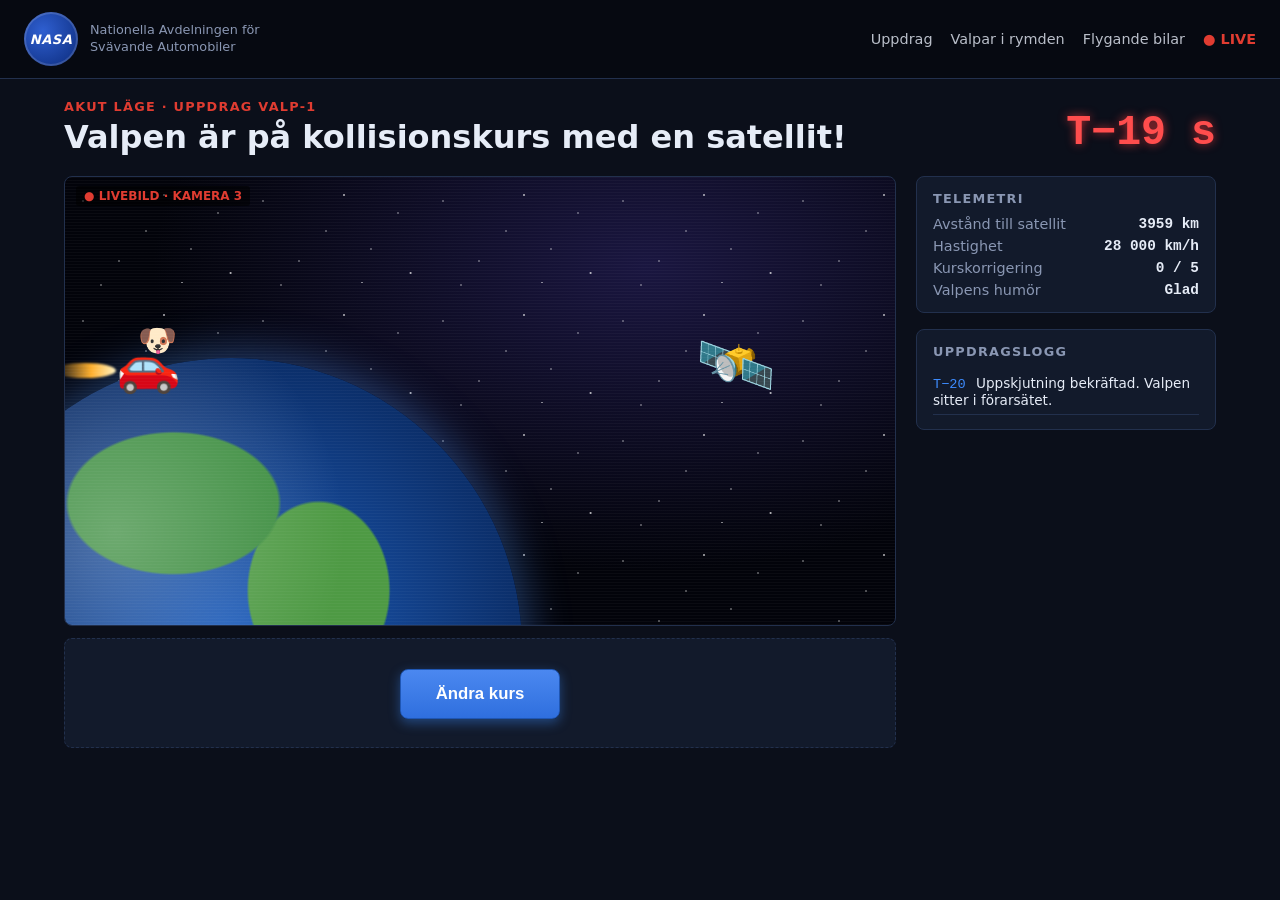
==== bamboozle/nasa.html @ b736e0f7 "Send the puppy to space after three closed popups Closing a popup now spawns four new ones, and afte" ====
<!DOCTYPE html>
<html lang="sv">
<head>
  <meta charset="UTF-8">
  <meta name="viewport" content="width=device-width, initial-scale=1.0">
  <title>NASA – Uppdrag VALP-1</title>
  <link rel="stylesheet" href="nasa.css">
</head>
<body>
  <header class="topbar">
    <div class="brand">
      <span class="brand__mark">NASA</span>
      <span class="brand__sub">Nationella Avdelningen för Svävande Automobiler</span>
    </div>
    <nav class="nav">
      <a href="#">Uppdrag</a>
      <a href="#">Valpar i rymden</a>
      <a href="#">Flygande bilar</a>
      <a href="#" class="nav__live">● LIVE</a>
    </nav>
  </header>

  <main class="mission">
    <div class="mission__head">
      <div>
        <p class="eyebrow">Akut läge · Uppdrag VALP-1</p>
        <h1 id="title">Valpen är på kollisionskurs med en satellit!</h1>
      </div>
      <p class="clock">T−<span id="countdown">20</span> s</p>
    </div>

    <section class="feed">
      <div class="feed__label">● LIVEBILD · KAMERA 3</div>
      <div id="scene" class="scene">
        <div class="earth"></div>
        <div id="satellite" class="satellite">🛰️</div>
        <div id="car" class="car">
          <span class="car__puppy">🐶</span>
          <span class="car__body">🚗</span>
          <span class="car__flame"></span>
        </div>
        <div id="boom" class="boom" hidden>💥</div>
      </div>

      <div id="controls" class="controls">
        <button id="steer-button" class="steer-button">Ändra kurs</button>
      </div>
    </section>

    <aside class="panels">
      <div class="panel">
        <h2>Telemetri</h2>
        <dl class="telemetry">
          <dt>Avstånd till satellit</dt><dd><span id="distance">4200</span> km</dd>
          <dt>Hastighet</dt><dd>28 000 km/h</dd>
          <dt>Kurskorrigering</dt><dd><span id="corrections">0</span> / <span id="corrections-needed">5</span></dd>
          <dt>Valpens humör</dt><dd id="mood">Glad</dd>
        </dl>
      </div>
      <div class="panel">
        <h2>Uppdragslogg</h2>
        <ol id="log" class="log"></ol>
      </div>
    </aside>
  </main>

  <div id="result" class="result" hidden></div>

  <script src="nasa.js"></script>
</body>
</html>
---- bamboozle/nasa.css ----
:root {
  --bg: #0b0f1a;
  --panel: #121a2b;
  --line: #22304d;
  --text: #e6ecf7;
  --muted: #8a97b3;
  --brand: #e03c31;
  --accent: #3d8bfd;
  --ok: #3ecf8e;
}

* { box-sizing: border-box; }

body {
  margin: 0;
  min-height: 100vh;
  background: var(--bg);
  color: var(--text);
  font-family: system-ui, sans-serif;
}

/* ===== Sidhuvud ===== */

.topbar {
  display: flex;
  flex-wrap: wrap;
  gap: 12px;
  justify-content: space-between;
  align-items: center;
  padding: 12px 24px;
  background: #060911;
  border-bottom: 1px solid var(--line);
}

.brand { display: flex; align-items: center; gap: 12px; }

.brand__mark {
  display: grid;
  place-items: center;
  width: 54px;
  height: 54px;
  border-radius: 50%;
  background: radial-gradient(circle at 35% 35%, #2f5fd0, #0b2a7a);
  color: white;
  font-weight: 800;
  font-size: 13px;
  letter-spacing: 0.04em;
  font-style: italic;
  box-shadow: inset 0 0 0 2px rgba(255, 255, 255, 0.15);
}

.brand__sub { font-size: 0.8rem; color: var(--muted); max-width: 200px; line-height: 1.3; }

.nav { display: flex; flex-wrap: wrap; gap: 18px; font-size: 0.9rem; }
.nav a { color: var(--text); text-decoration: none; opacity: 0.8; }
.nav a:hover { opacity: 1; }
.nav__live { color: var(--brand) !important; font-weight: 700; opacity: 1 !important; animation: blink 1.2s infinite; }

/* ===== Uppdrag ===== */

.mission {
  display: grid;
  grid-template-columns: minmax(0, 1fr) 300px;
  gap: 20px;
  max-width: 1200px;
  margin: 0 auto;
  padding: 20px 24px;
}

.mission__head {
  grid-column: 1 / -1;
  display: flex;
  justify-content: space-between;
  align-items: flex-end;
  gap: 16px;
}

.eyebrow { margin: 0; color: var(--brand); font-size: 0.8rem; font-weight: 700; text-transform: uppercase; letter-spacing: 0.1em; }

h1 { margin: 4px 0 0; font-size: clamp(1.3rem, 3vw, 2rem); user-select: none; }

.clock {
  margin: 0;
  font-family: "Courier New", monospace;
  font-size: clamp(1.6rem, 4vw, 2.6rem);
  font-weight: bold;
  color: #ff4d4d;
  text-shadow: 0 0 10px rgba(255, 60, 60, 0.7);
  white-space: nowrap;
}

/* ===== Livebild ===== */

.feed { position: relative; }

.feed__label {
  position: absolute;
  top: 10px;
  left: 12px;
  z-index: 5;
  font-size: 0.75rem;
  font-weight: 700;
  color: var(--brand);
  background: rgba(0, 0, 0, 0.55);
  padding: 3px 8px;
  border-radius: 3px;
}

.scene {
  position: relative;
  height: clamp(220px, 50vh, 460px);
  overflow: hidden;
  border: 1px solid var(--line);
  border-radius: 8px;
  background:
    radial-gradient(1px 1px at 10% 20%, white, transparent),
    radial-gradient(1px 1px at 30% 70%, white, transparent),
    radial-gradient(1.5px 1.5px at 55% 15%, white, transparent),
    radial-gradient(1px 1px at 70% 60%, white, transparent),
    radial-gradient(1px 1px at 85% 30%, white, transparent),
    radial-gradient(1.5px 1.5px at 92% 80%, white, transparent),
    radial-gradient(1px 1px at 45% 45%, white, transparent),
    radial-gradient(1px 1px at 20% 90%, white, transparent),
    radial-gradient(1px 1px at 65% 88%, white, transparent),
    radial-gradient(ellipse at 70% 20%, #1a1640 0%, transparent 60%),
    #02030a;
  background-size: 180px 120px, 180px 120px, 180px 120px, 180px 120px, 180px 120px, 180px 120px, 180px 120px, 180px 120px, 180px 120px, 100% 100%, auto;
}

/* Brus som på en riktig videolänk */
.scene::after {
  content: "";
  position: absolute;
  inset: 0;
  pointer-events: none;
  background: repeating-linear-gradient(0deg, rgba(255, 255, 255, 0.03) 0 1px, transparent 1px 3px);
}

.earth {
  position: absolute;
  left: -15%;
  bottom: -70%;
  width: 70%;
  aspect-ratio: 1;
  border-radius: 50%;
  background:
    radial-gradient(circle at 30% 30%, rgba(255, 255, 255, 0.25), transparent 40%),
    radial-gradient(ellipse 30% 20% at 40% 25%, #3c8d3f 60%, transparent 62%),
    radial-gradient(ellipse 20% 25% at 65% 40%, #4e9a44 60%, transparent 62%),
    radial-gradient(circle, #1e5fbf, #0b2f6b 70%);
  box-shadow: 0 0 40px 8px rgba(80, 150, 255, 0.35);
}

.satellite {
  position: absolute;
  left: 76%;
  top: 42%;
  font-size: clamp(36px, 6vw, 64px);
  transform: translateY(-50%);
  animation: wobble 4s ease-in-out infinite;
}

.car {
  position: absolute;
  left: 2%;
  top: 42%;
  transform: translateY(-50%);
  transition: top 0.4s ease-out;
  font-size: clamp(30px, 5vw, 52px);
  line-height: 1;
}

.car__body { display: inline-block; transform: scaleX(-1); }

.car__puppy {
  position: absolute;
  left: 34%;
  top: -28%;
  font-size: 0.6em;
}

.car__flame {
  position: absolute;
  right: 100%;
  top: 45%;
  width: 1.2em;
  height: 0.3em;
  border-radius: 50%;
  background: linear-gradient(90deg, transparent, #ffb02e 60%, #fff3c4);
  filter: blur(1px);
  animation: flicker 0.15s infinite alternate;
}

.car--escape {
  transition: top 1.2s ease-in, left 1.2s ease-in;
  top: -20% !important;
  left: 110% !important;
}

.boom {
  position: absolute;
  left: 74%;
  top: 42%;
  font-size: clamp(60px, 12vw, 140px);
  transform: translate(-25%, -50%);
  animation: explode 0.6s ease-out;
}

/* ===== Kontroller ===== */

.controls {
  position: relative;
  height: 110px;
  margin-top: 12px;
  border: 1px dashed var(--line);
  border-radius: 8px;
  background: var(--panel);
}

.steer-button {
  position: absolute;
  left: calc(50% - 80px);
  top: 30px;
  width: 160px;
  padding: 14px 0;
  font-size: 1.05rem;
  font-weight: 700;
  color: white;
  border: 1px solid #1f56b3;
  border-radius: 8px;
  background: linear-gradient(180deg, #4b88f0, #2f6fde);
  box-shadow: 0 4px 12px rgba(61, 139, 253, 0.4);
  cursor: pointer;
  transition: left 0.12s, top 0.12s;
}

/* ===== Paneler ===== */

.panels { display: flex; flex-direction: column; gap: 16px; }

.panel {
  background: var(--panel);
  border: 1px solid var(--line);
  border-radius: 8px;
  padding: 14px 16px;
}

.panel h2 { margin: 0 0 10px; font-size: 0.8rem; text-transform: uppercase; letter-spacing: 0.1em; color: var(--muted); }

.telemetry { display: grid; grid-template-columns: 1fr auto; gap: 6px 12px; margin: 0; font-size: 0.9rem; }
.telemetry dt { color: var(--muted); }
.telemetry dd { margin: 0; font-family: "Courier New", monospace; font-weight: bold; text-align: right; }

.log { list-style: none; margin: 0; padding: 0; font-size: 0.85rem; max-height: 240px; overflow: auto; }
.log li { padding: 6px 0; border-bottom: 1px solid var(--line); }
.log time { color: var(--accent); font-family: "Courier New", monospace; margin-right: 6px; }

/* ===== Resultat ===== */

.result {
  position: fixed;
  inset: 0;
  display: flex;
  flex-direction: column;
  justify-content: center;
  align-items: center;
  gap: 8px;
  background: rgba(0, 0, 0, 0.85);
  font-size: 2rem;
  text-align: center;
  padding: 16px;
  z-index: 100;
}
.result[hidden] { display: none; }
.result a { font-size: 1.1rem; color: var(--accent); margin-top: 12px; }

@keyframes blink { 50% { opacity: 0.4; } }
@keyframes wobble { 50% { transform: translateY(-50%) rotate(8deg); } }
@keyframes flicker { from { opacity: 0.6; width: 1em; } to { opacity: 1; width: 1.4em; } }
@keyframes explode { from { transform: translate(-25%, -50%) scale(0.2); opacity: 0; } to { transform: translate(-25%, -50%) scale(1); opacity: 1; } }

@media (max-width: 800px) {
  .mission { grid-template-columns: 1fr; padding: 16px; }
  .topbar { padding: 12px 16px; }
  .brand__sub { display: none; }
}
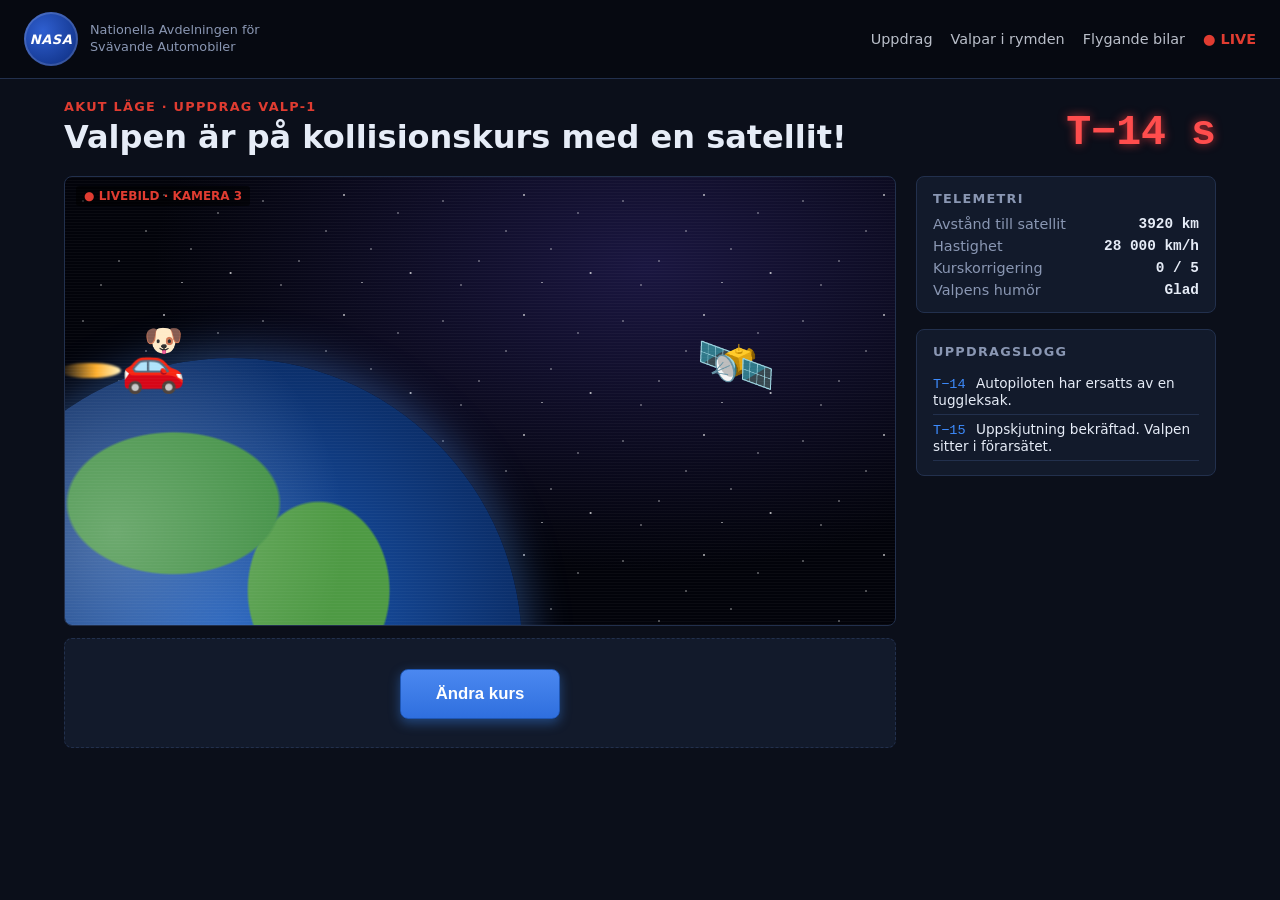
==== commit 59547202: "nasa timer 20 -> 15 sec and dodgetimer fixed" ====
--- a/bamboozle/nasa.html
+++ b/bamboozle/nasa.html
@@ -26,7 +26,7 @@
         <p class="eyebrow">Akut läge · Uppdrag VALP-1</p>
         <h1 id="title">Valpen är på kollisionskurs med en satellit!</h1>
       </div>
-      <p class="clock">T−<span id="countdown">20</span> s</p>
+      <p class="clock">T−<span id="countdown">15</span> s</p>
     </div>
 
     <section class="feed">
